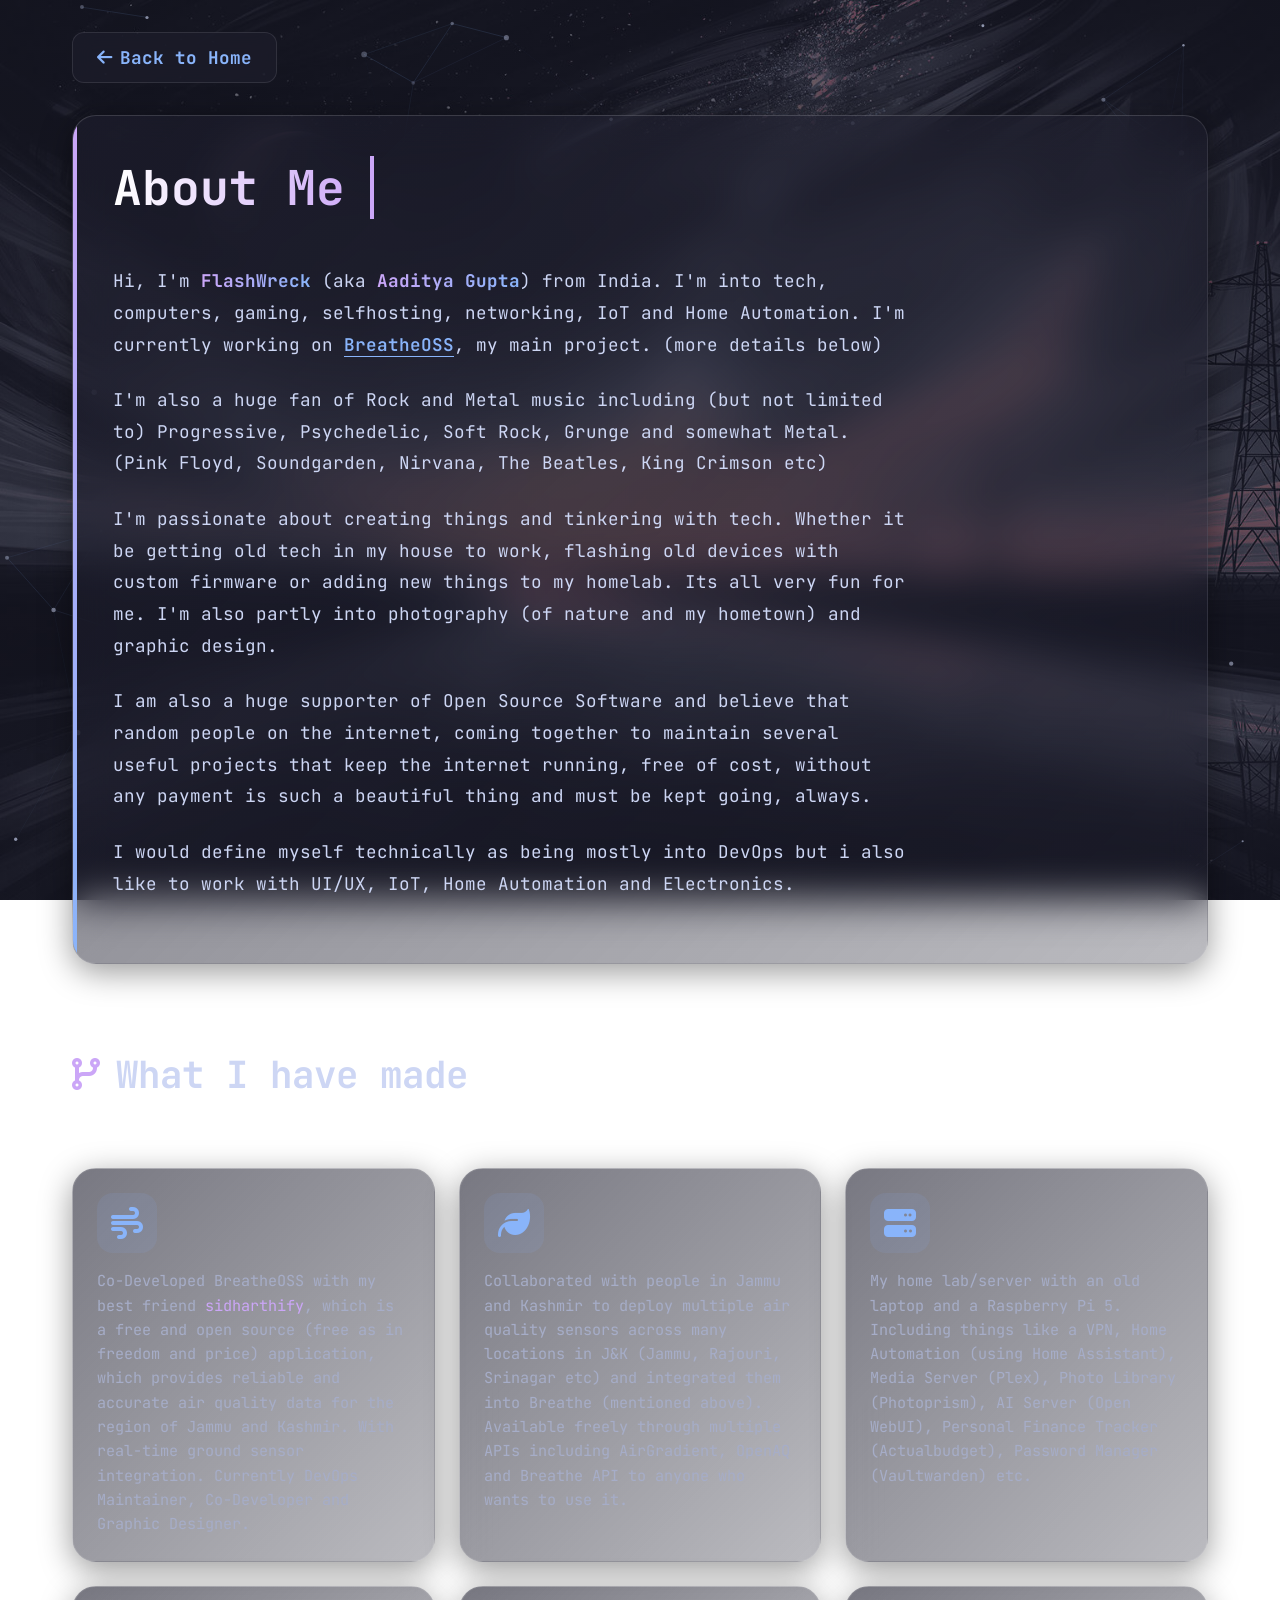
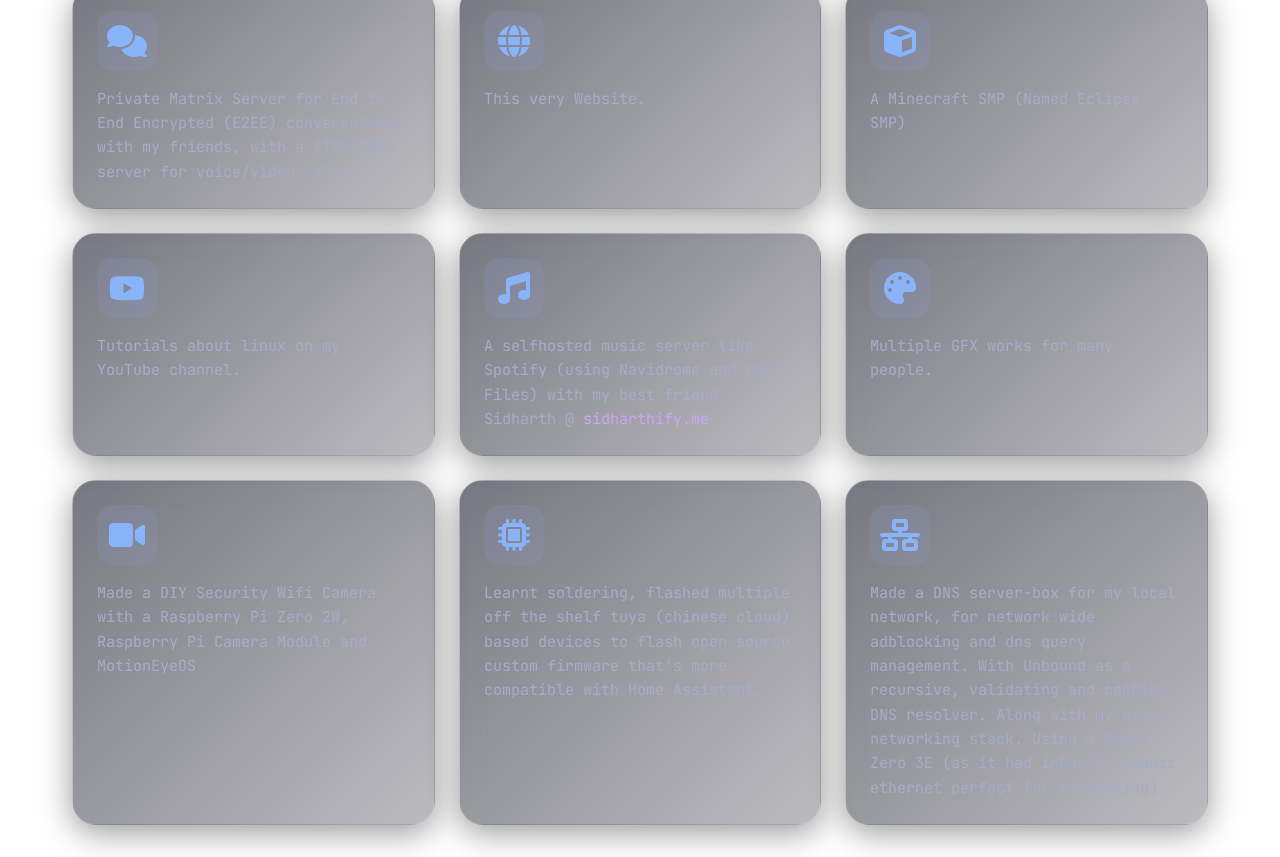
==== about.html @ 810d5bf6 "portfolio: initial code after refactoring and cleaning for open sourcing repo Signed-off-by: FlashWr" ====
<!DOCTYPE html>
<html lang="en">
<head>
  <meta charset="UTF-8">
  <title>FlashWreck - About</title>
  <meta name="viewport" content="width=device-width, initial-scale=1.0">
  <link href="https://fonts.googleapis.com/css2?family=JetBrains+Mono:wght@400;700&display=swap" rel="stylesheet">
  <link rel="stylesheet" href="https://cdnjs.cloudflare.com/ajax/libs/font-awesome/6.4.0/css/all.min.css">
  <link rel="stylesheet" href="css/landing.css">
  <link rel="stylesheet" href="css/about.css">
</head>
<body>
  <canvas id="canvas"></canvas>
  
  <div class="about-container">
    <a href="index.html" class="back-btn">
      <i class="fas fa-arrow-left"></i> Back to Home
    </a>

    <div class="card intro-card">
      <div class="intro-content">
        <h2>About Me</h2>
        <p>
          Hi, I'm <span class="highlight-name">FlashWreck</span> (aka <span class="highlight-name">Aaditya Gupta</span>) from India. I'm into tech, computers, gaming, selfhosting, networking, IoT and Home Automation. I'm currently working on <a href="https://github.com/breathe-OSS" target="_blank">BreatheOSS</a>, my main project. (more details below)
        </p>
        <p>
          I'm also a huge fan of Rock and Metal music including (but not limited to) Progressive, Psychedelic, Soft Rock, Grunge and somewhat Metal. (Pink Floyd, Soundgarden, Nirvana, The Beatles, King Crimson etc)
        </p>
        <p>
          I'm passionate about creating things and tinkering with tech. Whether it be getting old tech in my house to work, flashing old devices with custom firmware or adding new things to my homelab. Its all very fun for me. I'm also partly into photography (of nature and my hometown) and graphic design.
        </p>
        <p>
          I am also a huge supporter of Open Source Software and believe that random people on the internet, coming together to maintain several useful projects that keep the internet running, free of cost, without any payment is such a beautiful thing and must be kept going, always.
        </p>
        <p>
          I would define myself technically as being mostly into DevOps but i also like to work with UI/UX, IoT, Home Automation and Electronics.
        </p>
      </div>
    </div>

    <div class="section-title">
      <i class="fas fa-code-branch"></i>
      <h3>What I have made</h3>
    </div>

    <div class="projects-grid">
      
      <div class="card project-card">
        <div class="project-icon"><i class="fas fa-wind"></i></div>
        <div class="project-text">
          Co-Developed BreatheOSS with my best friend <a href="https://github.com/sidharthify" target="_blank">sidharthify</a>, which is a free and open source (free as in freedom and price) application, which provides reliable and accurate air quality data for the region of Jammu and Kashmir. With real-time ground sensor integration. Currently DevOps Maintainer, Co-Developer and Graphic Designer.
        </div>
      </div>

      <div class="card project-card">
        <div class="project-icon"><i class="fas fa-leaf"></i></div>
        <div class="project-text">
          Collaborated with people in Jammu and Kashmir to deploy multiple air quality sensors across many locations in J&K (Jammu, Rajouri, Srinagar etc) and integrated them into Breathe (mentioned above). Available freely through multiple APIs including AirGradient, OpenAQ and Breathe API to anyone who wants to use it.
        </div>
      </div>

      <div class="card project-card">
        <div class="project-icon"><i class="fas fa-server"></i></div>
        <div class="project-text">
          My home lab/server with an old laptop and a Raspberry Pi 5. Including things like a VPN, Home Automation (using Home Assistant), Media Server (Plex), Photo Library (Photoprism), AI Server (Open WebUI), Personal Finance Tracker (Actualbudget), Password Manager (Vaultwarden) etc.
        </div>
      </div>

      <div class="card project-card">
        <div class="project-icon"><i class="fas fa-comments"></i></div>
        <div class="project-text">
          Private Matrix Server for End to End Encrypted (E2EE) conversations with my friends, with a STUN/TURN server for voice/video calls.
        </div>
      </div>

      <div class="card project-card">
        <div class="project-icon"><i class="fas fa-globe"></i></div>
        <div class="project-text">
          This very Website.
        </div>
      </div>

      <div class="card project-card">
        <div class="project-icon"><i class="fas fa-cube"></i></div>
        <div class="project-text">
          A Minecraft SMP (Named Eclipse SMP)
        </div>
      </div>

      <div class="card project-card">
        <div class="project-icon"><i class="fab fa-youtube"></i></div>
        <div class="project-text">
          Tutorials about linux on my YouTube channel.
        </div>
      </div>

      <div class="card project-card">
        <div class="project-icon"><i class="fas fa-music"></i></div>
        <div class="project-text">
          A selfhosted music server like Spotify (using Navidrome and FLAC Files) with my best friend Sidharth @ <a href="https://sidharthify.me" target="_blank">sidharthify.me</a>
        </div>
      </div>

      <div class="card project-card">
        <div class="project-icon"><i class="fas fa-palette"></i></div>
        <div class="project-text">
          Multiple GFX works for many people.
        </div>
      </div>

      <div class="card project-card">
        <div class="project-icon"><i class="fas fa-video"></i></div>
        <div class="project-text">
          Made a DIY Security Wifi Camera with a Raspberry Pi Zero 2W, Raspberry Pi Camera Module and MotionEyeOS
        </div>
      </div>

      <div class="card project-card">
        <div class="project-icon"><i class="fas fa-microchip"></i></div>
        <div class="project-text">
          Learnt soldering, flashed multiple off the shelf tuya (chinese cloud) based devices to flash open source custom firmware that's more compatible with Home Assistant.
        </div>
      </div>

      <div class="card project-card">
        <div class="project-icon"><i class="fas fa-network-wired"></i></div>
        <div class="project-text">
          Made a DNS server-box for my local network, for network wide adblocking and dns query management. With Unbound as a recursive, validating and caching DNS resolver. Along with my other networking stack. Using a Radxa Zero 3E (as it had inbuilt gigabit ethernet perfect for networking)
        </div>
      </div>
    </div>
  </div>

  <script src="js/about.js"></script>
</body>
</html>
---- css/landing.css ----
:root {
  --bg-color: #1e1e2e;
  --text-color: #cdd6f4;
  --accent-color: #cba6f7;
  --link-color: #89b4fa;
  --hover-color: #f5c2e7;
  
  --card-bg: linear-gradient(135deg, rgba(30, 30, 46, 0.6), rgba(30, 30, 46, 0.3));
  --card-border: rgba(255, 255, 255, 0.1);
  --card-shadow: 0 8px 32px 0 rgba(0, 0, 0, 0.4);
  --card-hover-border: rgba(255, 255, 255, 0.25);
  --card-hover-shadow: 0 8px 32px 0 rgba(245, 194, 231, 0.2);
}

* {
  font-family: 'JetBrains Mono', monospace;
  box-sizing: border-box;
}

body {
  margin: 0;
  padding: 0;
  background: linear-gradient(rgba(17, 17, 27, 0.6), rgba(17, 17, 27, 0.6)), url('../assets/images/background.jpg');
  background-size: cover;
  background-position: center;
  background-attachment: fixed;
  background-repeat: no-repeat;
  
  color: var(--text-color);
  overflow-x: hidden;
  min-height: 100vh;
  display: flex;
  align-items: center;
  justify-content: center;
}

#canvas {
  position: fixed;
  top: 0;
  left: 0;
  width: 100%;
  height: 100%;
  z-index: 0;
  pointer-events: none;
}

.bento-grid {
  position: relative;
  z-index: 1;
  display: grid;
  grid-template-columns: repeat(4, 1fr);
  grid-template-rows: repeat(3, auto);
  gap: 1.5rem;
  width: 100%;
  max-width: 900px;
  padding: 2rem;
}

.card {
  background: var(--card-bg);
  border: 1px solid var(--card-border);
  border-top: 1px solid rgba(255, 255, 255, 0.15);
  border-left: 1px solid rgba(255, 255, 255, 0.15);
  border-radius: 24px;
  
  backdrop-filter: blur(20px);
  -webkit-backdrop-filter: blur(20px);
  box-shadow: var(--card-shadow);
  
  transition: all 0.4s cubic-bezier(0.25, 0.8, 0.25, 1);
  overflow: hidden;
  text-decoration: none;
  color: var(--text-color);
  display: flex;
  flex-direction: column;
}

.card:hover {
  background: linear-gradient(135deg, rgba(255, 255, 255, 0.1), rgba(255, 255, 255, 0.02));
  border-color: var(--card-hover-border);
  transform: translateY(-5px) scale(1.01);
  box-shadow: var(--card-hover-shadow);
}

.highlight-name {
  font-weight: 700;
  background-image: linear-gradient(to right, #cba6f7, #89b4fa);
  -webkit-background-clip: text;
  background-clip: text;
  -webkit-text-fill-color: transparent;
  display: inline-block;
}

.subtitle-name {
  font-size: 1.3rem;
  margin-top: 0.5rem;
  color: #cdd6f4;
  opacity: 0;
  animation: fadeIn 0.8s ease-out 1.5s forwards;
}

@keyframes fadeIn {
  to { opacity: 1; }
}

.profile-card {
  grid-column: span 2;
  grid-row: span 2;
  padding: 2rem;
  justify-content: center;
  align-items: center;
  text-align: center;
}

.profile-header {
  display: flex;
  flex-direction: column;
  align-items: center;
  gap: 1.5rem;
}

.img-container {
  width: 120px;
  height: 120px;
  border-radius: 50%;
  overflow: hidden;
  border: 2px solid rgba(255, 255, 255, 0.2);
  box-shadow: 0 0 30px rgba(203, 166, 247, 0.4);
}

.img-container img {
  width: 100%;
  height: 100%;
  object-fit: cover;
}

.profile-text h1 {
  margin: 0;
  font-size: 2.5rem;
  font-weight: 700;
  background: linear-gradient(to right, #fff, #cba6f7);
  -webkit-background-clip: text;
  background-clip: text;
  -webkit-text-fill-color: transparent;

  display: inline-block;
  overflow: hidden;
  white-space: nowrap;
  border-right: 4px solid var(--accent-color);
  box-sizing: content-box;
  width: 0;
  animation: 
    typing 1.5s steps(10, end) 0.2s forwards,
    blink 0.75s step-end infinite;
}

@keyframes typing {
  from { width: 0; }
  to { width: 10ch; }
}

@keyframes blink {
  from, to { border-color: transparent; }
  50% { border-color: var(--accent-color); }
}

.tagline {
  margin: 0.5rem 0 0;
  color: #a6adc8;
  font-size: 1rem;
}

.nav-card {
  grid-column: span 1;
  grid-row: span 1;
  aspect-ratio: 1;
  padding: 1.5rem;
  justify-content: space-between;
  position: relative;
}

.nav-card .card-content {
  display: flex;
  flex-direction: column;
  height: 100%;
  justify-content: space-between;
}

.icon-large {
  font-size: 2.5rem;
  color: var(--accent-color);
}

.nav-card span {
  font-size: 1.1rem;
  font-weight: 600;
}

.arrow {
  position: absolute;
  top: 1.5rem;
  right: 1.5rem;
  opacity: 0;
  transform: translate(-10px, 10px);
  transition: all 0.3s ease;
  color: var(--hover-color);
}

.nav-card:hover .arrow {
  opacity: 1;
  transform: translate(0, 0);
}

.about-card:hover .icon-large { color: #a6e3a1; }
.music-card:hover .icon-large { color: #f9e2af; }

.social-card {
  grid-column: span 4;
  padding: 1.5rem;
  flex-direction: row;
  justify-content: space-around;
  align-items: center;
}

.social-link {
  color: #a6adc8;
  font-size: 1.8rem;
  transition: all 0.3s ease;
}

.social-link:hover {
  color: var(--hover-color);
  transform: scale(1.2);
}

@media (max-width: 768px) {
  .bento-grid {
    grid-template-columns: 1fr;
    grid-template-rows: auto;
    padding: 1rem;
  }

  .profile-card {
    grid-column: span 1;
    grid-row: auto;
  }

  .nav-card {
    grid-column: span 1;
    aspect-ratio: auto;
    min-height: 150px;
  }

  .social-card {
    grid-column: span 1;
  }
}

.profile-pic {
  width: 150px;
  height: 150px;
  border-radius: 50%;
  background: #000;
  display: flex;
  align-items: center;
  justify-content: center;
  border: 2px solid rgba(255, 255, 255, 0.1);
  box-shadow: 0 0 30px rgba(138, 43, 226, 0.4);
  margin-bottom: 1.5rem;
  animation: float 6s ease-in-out infinite;
  overflow: hidden;
}

.profile-pic img {
  width: 100%;
  height: 100%;
  object-fit: cover;
}

.profile-pic span {
  font-weight: 700;
  font-size: 1.2rem;
  line-height: 1.2;
  text-align: center;
  color: #fff;
}

@keyframes float {
  0%, 100% { transform: translateY(0); }
  50% { transform: translateY(-10px); }
}

h1 {
  font-size: 3.5rem;
  margin: 0;
  font-weight: 400;
  letter-spacing: -1px;
  text-shadow: 0 2px 10px rgba(0,0,0,0.5);
}

.subtitle {
  font-size: 1.2rem;
  color: #a6adc8;
  margin-top: 0.5rem;
  margin-bottom: 2.5rem;
  font-weight: 400;
}

.nav-links {
  display: flex;
  gap: 1rem;
  align-items: center;
  font-size: 1.3rem;
  margin-bottom: 3rem;
}

.nav-links a {
  color: #89dceb;
  text-decoration: none;
  font-weight: 700;
  transition: all 0.3s ease;
  position: relative;
}

.nav-links a::after {
  content: '';
  position: absolute;
  width: 0;
  height: 2px;
  bottom: -4px;
  left: 0;
  background-color: var(--hover-color);
  transition: width 0.3s ease;
}

.nav-links a:hover {
  color: var(--hover-color);
  text-shadow: 0 0 10px rgba(243, 139, 168, 0.5);
}

.nav-links a:hover::after {
  width: 100%;
}

.separator {
  color: #585b70;
  font-size: 0.8rem;
}

.social-stack {
  display: flex;
  flex-direction: column;
  gap: 1rem;
  width: 100%;
  max-width: 450px;
}

.social-btn {
  display: flex;
  align-items: center;
  justify-content: center;
  gap: 12px;
  padding: 1rem;
  background: rgba(30, 30, 46, 0.6);
  border: 1px solid rgba(255, 255, 255, 0.08);
  border-radius: 12px;
  color: #fff;
  text-decoration: none;
  font-size: 1rem;
  font-weight: 500;
  transition: all 0.3s cubic-bezier(0.25, 0.8, 0.25, 1);
  backdrop-filter: blur(10px);
  -webkit-backdrop-filter: blur(10px);
}

.social-btn:hover {
  background: rgba(49, 50, 68, 0.8);
  border-color: var(--accent-color);
  transform: translateY(-3px) scale(1.02);
  box-shadow: 0 5px 20px rgba(0, 0, 0, 0.3);
}

.social-btn i {
  font-size: 1.2rem;
}

@media (max-width: 600px) {
  h1 { font-size: 2.5rem; }
  .subtitle { font-size: 1rem; }
  .nav-links { font-size: 1.1rem; }
  .profile-pic { width: 120px; height: 120px; }
}
---- css/about.css ----
.about-container {
  width: 100%;
  max-width: 1200px;
  padding: 2rem;
  position: relative;
  z-index: 1;
  margin: 0 auto;
}

.back-btn {
  display: inline-flex;
  align-items: center;
  gap: 0.5rem;
  margin-bottom: 2rem;
  color: var(--link-color);
  text-decoration: none;
  font-weight: bold;
  font-size: 1.1rem;
  transition: all 0.3s ease;
  background: rgba(30, 30, 46, 0.6);
  padding: 0.8rem 1.5rem;
  border-radius: 12px;
  border: 1px solid var(--card-border);
  backdrop-filter: blur(10px);
}

.back-btn:hover {
  color: var(--hover-color);
  transform: translateX(-5px);
  background: rgba(49, 50, 68, 0.8);
  border-color: var(--accent-color);
  box-shadow: 0 0 15px rgba(203, 166, 247, 0.2);
}

.intro-card {
  padding: 2.5rem;
  margin-bottom: 3rem;
  position: relative;
  overflow: hidden;
}

.intro-card::before {
  content: '';
  position: absolute;
  top: 0;
  left: 0;
  width: 4px;
  height: 100%;
  background: linear-gradient(to bottom, var(--accent-color), var(--link-color));
}

.intro-content h2 {
  font-size: 3rem;
  margin-top: 0;
  margin-bottom: 1.5rem;
  
  color: #cba6f7;
  
  background-image: linear-gradient(to right, #fff, #cba6f7);
  
  -webkit-background-clip: text;
  background-clip: text;
  
  -webkit-text-fill-color: transparent;
  
  display: inline-block;
  overflow: hidden;
  white-space: nowrap;
  border-right: 4px solid #cba6f7;
  width: 0;
  
  animation: 
    typing 1s steps(8, end) 0.5s forwards,
    blink 0.75s step-end infinite;
}

.intro-content p {
  font-size: 1.1rem;
  line-height: 1.8;
  color: #cdd6f4;
  margin-bottom: 1.5rem;
  max-width: 800px;
}

.highlight-name {
  font-weight: 700;
  background-image: linear-gradient(to right, #cba6f7, #89b4fa);
  -webkit-background-clip: text;
  background-clip: text;
  -webkit-text-fill-color: transparent;
  color: #cba6f7;
  display: inline-block;
}

.intro-content a {
  color: var(--link-color);
  text-decoration: none;
  font-weight: 600;
  transition: color 0.3s ease;
  border-bottom: 1px solid var(--link-color);
}

.intro-content a:hover {
  color: var(--hover-color);
  border-bottom-color: var(--hover-color);
}

.section-title {
  font-size: 2rem;
  color: var(--text-color);
  margin-bottom: 2rem;
  display: flex;
  align-items: center;
  gap: 1rem;
}

.section-title i {
  color: var(--accent-color);
}

.projects-grid {
  display: grid;
  grid-template-columns: repeat(auto-fill, minmax(300px, 1fr));
  gap: 1.5rem;
}

.project-card {
  padding: 1.5rem;
  height: 100%;
  transition: all 0.4s cubic-bezier(0.175, 0.885, 0.32, 1.275);
  border-top: 1px solid rgba(255, 255, 255, 0.1);
}

.project-card:hover {
  transform: translateY(-10px) scale(1.02);
  border-color: var(--accent-color);
  box-shadow: 0 10px 30px rgba(0, 0, 0, 0.3), 0 0 20px rgba(203, 166, 247, 0.1);
}

.project-icon {
  font-size: 2rem;
  margin-bottom: 1rem;
  color: var(--link-color);
  background: rgba(137, 180, 250, 0.1);
  width: 60px;
  height: 60px;
  display: flex;
  align-items: center;
  justify-content: center;
  border-radius: 16px;
  transition: all 0.3s ease;
}

.project-card:hover .project-icon {
  background: var(--accent-color);
  color: #1e1e2e;
  transform: rotate(10deg);
}

.project-text {
  font-size: 0.95rem;
  line-height: 1.6;
  color: #a6adc8;
}

.project-card:hover .project-text {
  color: #fff;
}

.project-text a {
  color: var(--accent-color);
  text-decoration: none;
  border-bottom: 1px solid transparent;
  transition: border-color 0.3s;
}

.project-text a:hover {
  border-bottom-color: var(--accent-color);
}

@keyframes typing {
  from { width: 0; }
  to { width: 9ch; }
}

@keyframes gradient-flow {
  to { background-position: 200% center; }
}

@media (max-width: 768px) {
  .intro-content h2 { font-size: 2rem; }
  .projects-grid { grid-template-columns: 1fr; }
}
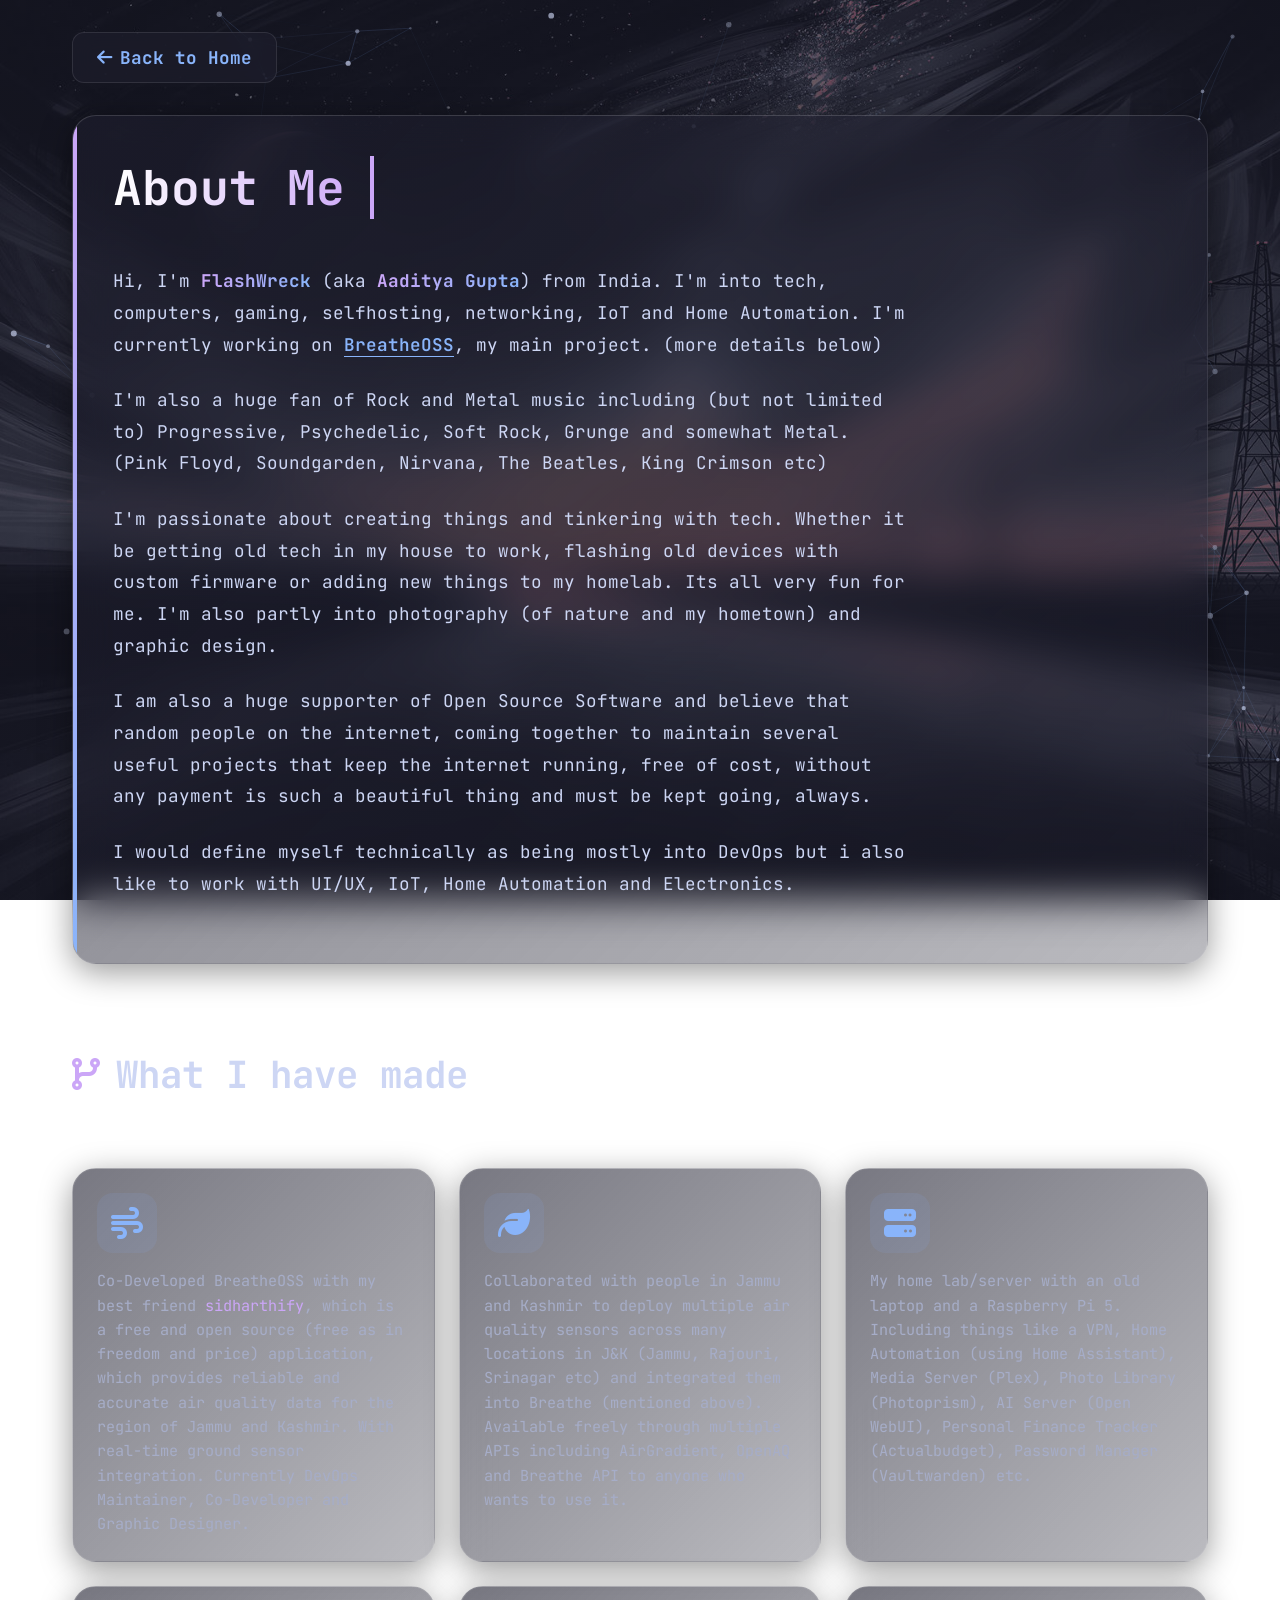
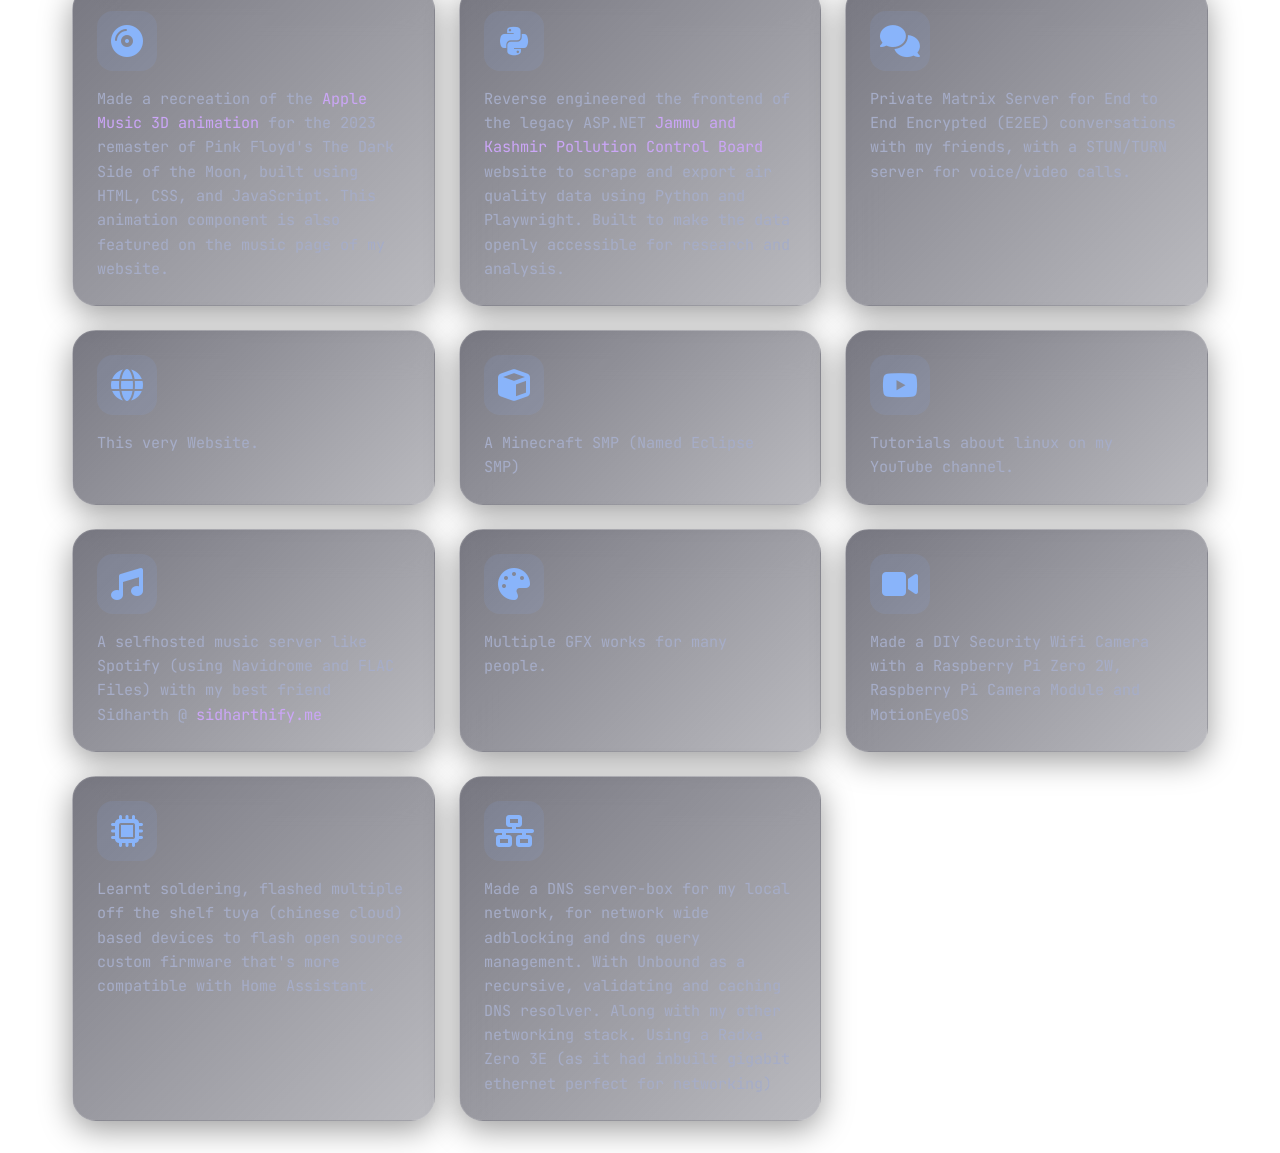
==== commit 18a01b52: "portfolio: add jkpcb-scraper and apple-music-tdsotm-animation projects to the about section Signed-o" ====
--- a/about.html
+++ b/about.html
@@ -1,5 +1,6 @@
 <!DOCTYPE html>
 <html lang="en">
+
 <head>
   <meta charset="UTF-8">
   <title>FlashWreck - About</title>
@@ -9,9 +10,10 @@
   <link rel="stylesheet" href="css/landing.css">
   <link rel="stylesheet" href="css/about.css">
 </head>
+
 <body>
   <canvas id="canvas"></canvas>
-  
+
   <div class="about-container">
     <a href="index.html" class="back-btn">
       <i class="fas fa-arrow-left"></i> Back to Home
@@ -21,19 +23,28 @@
       <div class="intro-content">
         <h2>About Me</h2>
         <p>
-          Hi, I'm <span class="highlight-name">FlashWreck</span> (aka <span class="highlight-name">Aaditya Gupta</span>) from India. I'm into tech, computers, gaming, selfhosting, networking, IoT and Home Automation. I'm currently working on <a href="https://github.com/breathe-OSS" target="_blank">BreatheOSS</a>, my main project. (more details below)
+          Hi, I'm <span class="highlight-name">FlashWreck</span> (aka <span class="highlight-name">Aaditya Gupta</span>)
+          from India. I'm into tech, computers, gaming, selfhosting, networking, IoT and Home Automation. I'm currently
+          working on <a href="https://github.com/breathe-OSS" target="_blank">BreatheOSS</a>, my main project. (more
+          details below)
         </p>
         <p>
-          I'm also a huge fan of Rock and Metal music including (but not limited to) Progressive, Psychedelic, Soft Rock, Grunge and somewhat Metal. (Pink Floyd, Soundgarden, Nirvana, The Beatles, King Crimson etc)
+          I'm also a huge fan of Rock and Metal music including (but not limited to) Progressive, Psychedelic, Soft
+          Rock, Grunge and somewhat Metal. (Pink Floyd, Soundgarden, Nirvana, The Beatles, King Crimson etc)
         </p>
         <p>
-          I'm passionate about creating things and tinkering with tech. Whether it be getting old tech in my house to work, flashing old devices with custom firmware or adding new things to my homelab. Its all very fun for me. I'm also partly into photography (of nature and my hometown) and graphic design.
+          I'm passionate about creating things and tinkering with tech. Whether it be getting old tech in my house to
+          work, flashing old devices with custom firmware or adding new things to my homelab. Its all very fun for me.
+          I'm also partly into photography (of nature and my hometown) and graphic design.
         </p>
         <p>
-          I am also a huge supporter of Open Source Software and believe that random people on the internet, coming together to maintain several useful projects that keep the internet running, free of cost, without any payment is such a beautiful thing and must be kept going, always.
+          I am also a huge supporter of Open Source Software and believe that random people on the internet, coming
+          together to maintain several useful projects that keep the internet running, free of cost, without any payment
+          is such a beautiful thing and must be kept going, always.
         </p>
         <p>
-          I would define myself technically as being mostly into DevOps but i also like to work with UI/UX, IoT, Home Automation and Electronics.
+          I would define myself technically as being mostly into DevOps but i also like to work with UI/UX, IoT, Home
+          Automation and Electronics.
         </p>
       </div>
     </div>
@@ -44,32 +55,59 @@
     </div>
 
     <div class="projects-grid">
-      
+
       <div class="card project-card">
         <div class="project-icon"><i class="fas fa-wind"></i></div>
         <div class="project-text">
-          Co-Developed BreatheOSS with my best friend <a href="https://github.com/sidharthify" target="_blank">sidharthify</a>, which is a free and open source (free as in freedom and price) application, which provides reliable and accurate air quality data for the region of Jammu and Kashmir. With real-time ground sensor integration. Currently DevOps Maintainer, Co-Developer and Graphic Designer.
+          Co-Developed BreatheOSS with my best friend <a href="https://github.com/sidharthify"
+            target="_blank">sidharthify</a>, which is a free and open source (free as in freedom and price) application,
+          which provides reliable and accurate air quality data for the region of Jammu and Kashmir. With real-time
+          ground sensor integration. Currently DevOps Maintainer, Co-Developer and Graphic Designer.
         </div>
       </div>
 
       <div class="card project-card">
         <div class="project-icon"><i class="fas fa-leaf"></i></div>
         <div class="project-text">
-          Collaborated with people in Jammu and Kashmir to deploy multiple air quality sensors across many locations in J&K (Jammu, Rajouri, Srinagar etc) and integrated them into Breathe (mentioned above). Available freely through multiple APIs including AirGradient, OpenAQ and Breathe API to anyone who wants to use it.
+          Collaborated with people in Jammu and Kashmir to deploy multiple air quality sensors across many locations in
+          J&K (Jammu, Rajouri, Srinagar etc) and integrated them into Breathe (mentioned above). Available freely
+          through multiple APIs including AirGradient, OpenAQ and Breathe API to anyone who wants to use it.
         </div>
       </div>
 
       <div class="card project-card">
         <div class="project-icon"><i class="fas fa-server"></i></div>
         <div class="project-text">
-          My home lab/server with an old laptop and a Raspberry Pi 5. Including things like a VPN, Home Automation (using Home Assistant), Media Server (Plex), Photo Library (Photoprism), AI Server (Open WebUI), Personal Finance Tracker (Actualbudget), Password Manager (Vaultwarden) etc.
+          My home lab/server with an old laptop and a Raspberry Pi 5. Including things like a VPN, Home Automation
+          (using Home Assistant), Media Server (Plex), Photo Library (Photoprism), AI Server (Open WebUI), Personal
+          Finance Tracker (Actualbudget), Password Manager (Vaultwarden) etc.
+        </div>
+      </div>
+
+      <div class="card project-card">
+        <div class="project-icon"><i class="fas fa-compact-disc"></i></div>
+        <div class="project-text">
+          Made a recreation of the <a href="https://github.com/FlashWreck/apple-music-tdsotm-animation" target="_blank">Apple Music 3D animation</a> for the 2023 remaster of Pink Floyd's The Dark Side of the
+          Moon,
+          built using HTML, CSS, and JavaScript. This animation component is also featured on the music page of my
+          website.
+        </div>
+      </div>
+
+      <div class="card project-card">
+        <div class="project-icon"><i class="fab fa-python"></i></div>
+        <div class="project-text">
+          Reverse engineered the frontend of the legacy ASP.NET <a href="https://github.com/FlashWreck/jkpcb-scraper" target="_blank">Jammu and Kashmir Pollution Control Board</a> website to
+          scrape and export air quality data using Python and Playwright. Built to make the data openly accessible for
+          research and analysis.
         </div>
       </div>
 
       <div class="card project-card">
         <div class="project-icon"><i class="fas fa-comments"></i></div>
         <div class="project-text">
-          Private Matrix Server for End to End Encrypted (E2EE) conversations with my friends, with a STUN/TURN server for voice/video calls.
+          Private Matrix Server for End to End Encrypted (E2EE) conversations with my friends, with a STUN/TURN server
+          for voice/video calls.
         </div>
       </div>
 
@@ -97,7 +135,8 @@
       <div class="card project-card">
         <div class="project-icon"><i class="fas fa-music"></i></div>
         <div class="project-text">
-          A selfhosted music server like Spotify (using Navidrome and FLAC Files) with my best friend Sidharth @ <a href="https://sidharthify.me" target="_blank">sidharthify.me</a>
+          A selfhosted music server like Spotify (using Navidrome and FLAC Files) with my best friend Sidharth @ <a
+            href="https://sidharthify.me" target="_blank">sidharthify.me</a>
         </div>
       </div>
 
@@ -118,19 +157,24 @@
       <div class="card project-card">
         <div class="project-icon"><i class="fas fa-microchip"></i></div>
         <div class="project-text">
-          Learnt soldering, flashed multiple off the shelf tuya (chinese cloud) based devices to flash open source custom firmware that's more compatible with Home Assistant.
+          Learnt soldering, flashed multiple off the shelf tuya (chinese cloud) based devices to flash open source
+          custom firmware that's more compatible with Home Assistant.
         </div>
       </div>
 
       <div class="card project-card">
         <div class="project-icon"><i class="fas fa-network-wired"></i></div>
         <div class="project-text">
-          Made a DNS server-box for my local network, for network wide adblocking and dns query management. With Unbound as a recursive, validating and caching DNS resolver. Along with my other networking stack. Using a Radxa Zero 3E (as it had inbuilt gigabit ethernet perfect for networking)
+          Made a DNS server-box for my local network, for network wide adblocking and dns query management. With Unbound
+          as a recursive, validating and caching DNS resolver. Along with my other networking stack. Using a Radxa Zero
+          3E (as it had inbuilt gigabit ethernet perfect for networking)
         </div>
       </div>
+
     </div>
   </div>
 
   <script src="js/about.js"></script>
 </body>
-</html>
+
+</html>
--- a/css/landing.css
+++ b/css/landing.css
@@ -17,6 +17,10 @@
   box-sizing: border-box;
 }
 
+html {
+  overscroll-behavior: none;
+}
+
 body {
   margin: 0;
   padding: 0;
@@ -28,6 +32,7 @@
   
   color: var(--text-color);
   overflow-x: hidden;
+  overscroll-behavior: none;
   min-height: 100vh;
   display: flex;
   align-items: center;
@@ -216,16 +221,23 @@
 
 .social-card {
   grid-column: span 4;
-  padding: 1.5rem;
+  padding: 1.75rem;
+  display: flex;
   flex-direction: row;
-  justify-content: space-around;
-  align-items: center;
+  justify-content: center;
+  align-items: center;
+  gap: 2rem;
+  flex-wrap: wrap;
 }
 
 .social-link {
   color: #a6adc8;
   font-size: 1.8rem;
   transition: all 0.3s ease;
+  display: flex;
+  align-items: center;
+  justify-content: center;
+  text-decoration: none;
 }
 
 .social-link:hover {
@@ -253,6 +265,12 @@
 
   .social-card {
     grid-column: span 1;
+    gap: 1.5rem;
+    padding: 1.5rem;
+  }
+  
+  .social-link {
+    font-size: 1.75rem;
   }
 }
 
--- a/css/about.css
+++ b/css/about.css
@@ -1,3 +1,7 @@
+html {
+  overscroll-behavior: none;
+}
+
 .about-container {
   width: 100%;
   max-width: 1200px;
@@ -188,6 +192,54 @@
 }
 
 @media (max-width: 768px) {
-  .intro-content h2 { font-size: 2rem; }
-  .projects-grid { grid-template-columns: 1fr; }
+  .about-container {
+    padding: 1rem;
+  }
+  
+  .back-btn {
+    padding: 0.6rem 1rem;
+    font-size: 1rem;
+    margin-bottom: 1.5rem;
+  }
+  
+  .intro-card {
+    padding: 1.5rem;
+    margin-bottom: 2rem;
+  }
+  
+  .intro-content h2 { 
+    font-size: 2rem;
+    margin-bottom: 1.25rem;
+  }
+  
+  .intro-content p {
+    font-size: 1rem;
+    line-height: 1.9;
+    margin-bottom: 1.25rem;
+  }
+  
+  .section-title {
+    font-size: 1.5rem;
+    margin-bottom: 1.5rem;
+  }
+  
+  .projects-grid { 
+    grid-template-columns: 1fr;
+    gap: 1.25rem;
+  }
+  
+  .project-card {
+    padding: 1.25rem;
+  }
+  
+  .project-text {
+    font-size: 0.95rem;
+    line-height: 1.7;
+  }
+  
+  .project-icon {
+    width: 50px;
+    height: 50px;
+    font-size: 1.5rem;
+  }
 }
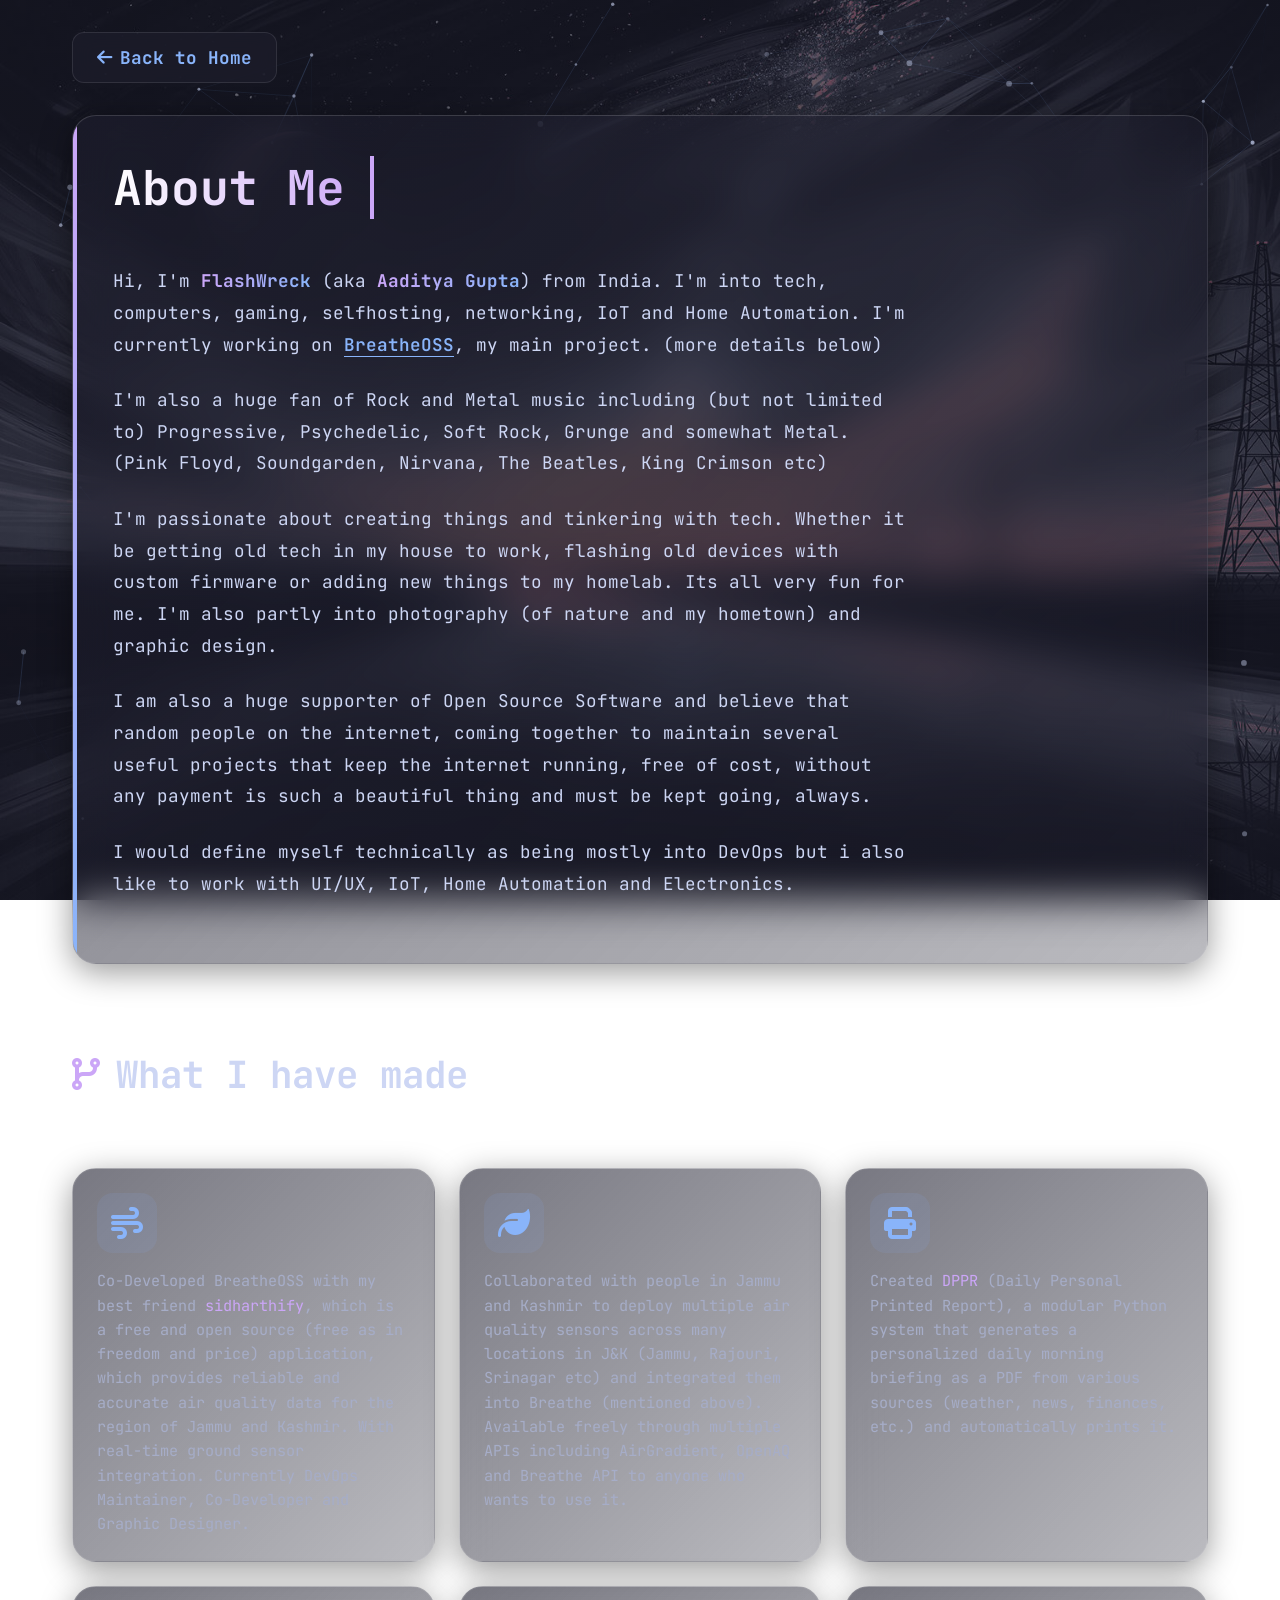
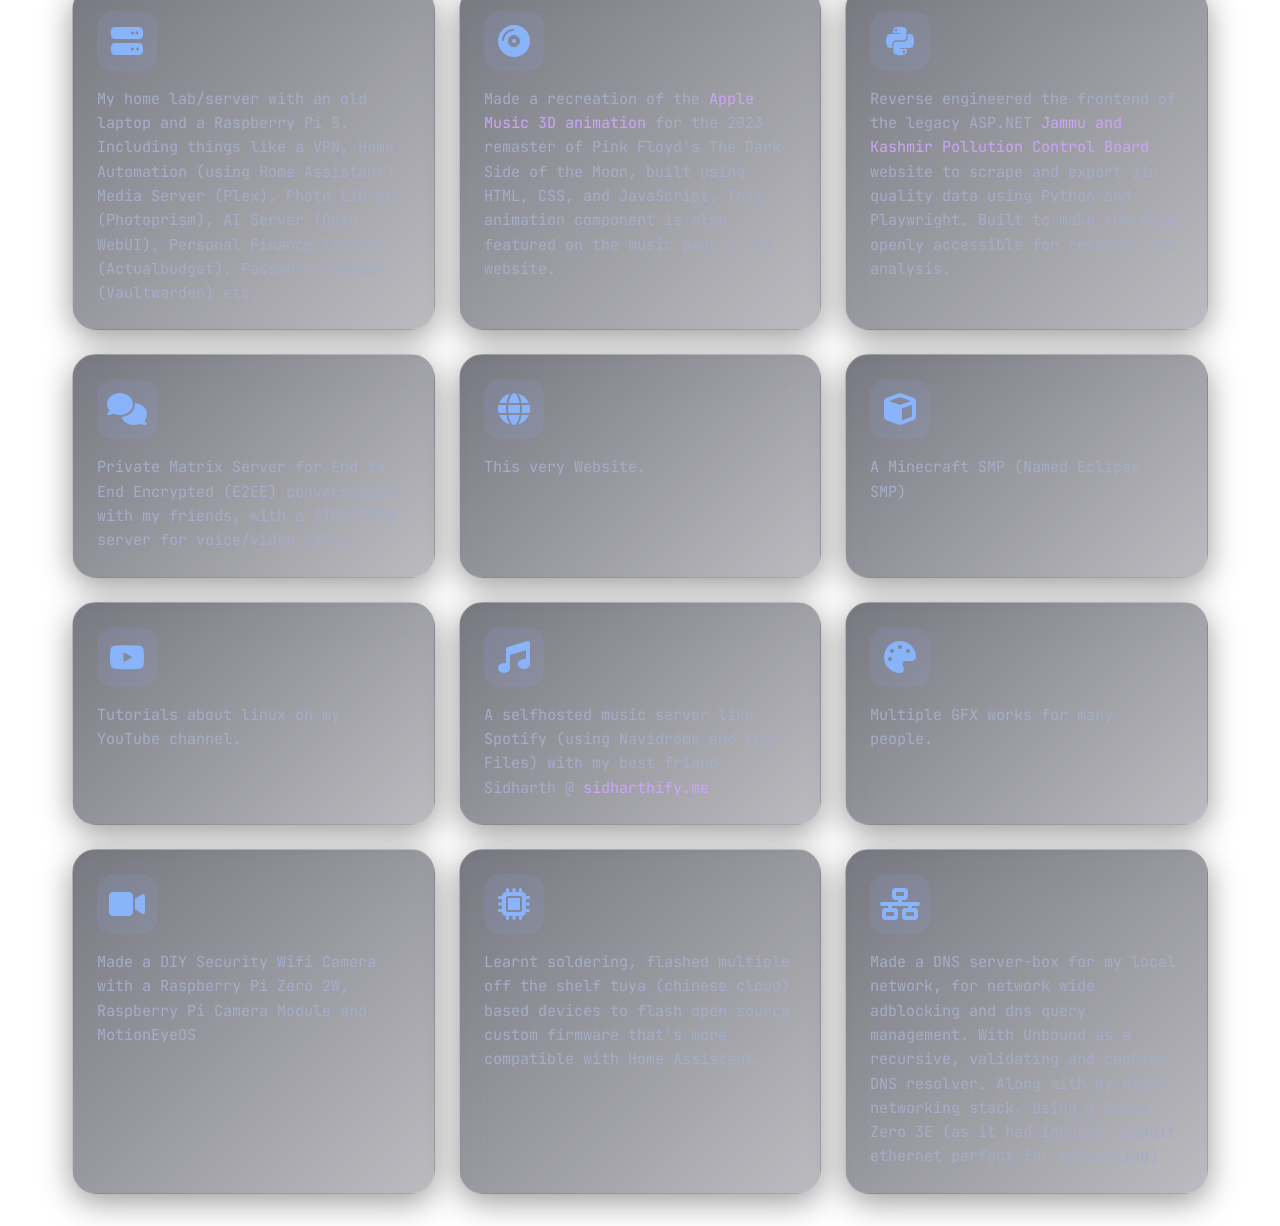
==== commit c2911eec: "portfolio: add DPPR in about me projects Signed-off-by: FlashWreck <theghost3370@gmail.com>" ====
--- a/about.html
+++ b/about.html
@@ -72,6 +72,13 @@
           Collaborated with people in Jammu and Kashmir to deploy multiple air quality sensors across many locations in
           J&K (Jammu, Rajouri, Srinagar etc) and integrated them into Breathe (mentioned above). Available freely
           through multiple APIs including AirGradient, OpenAQ and Breathe API to anyone who wants to use it.
+        </div>
+      </div>
+
+      <div class="card project-card">
+        <div class="project-icon"><i class="fas fa-print"></i></div>
+        <div class="project-text">
+          Created <a href="https://github.com/FlashWreck/DPPR" target="_blank">DPPR</a> (Daily Personal Printed Report), a modular Python system that generates a personalized daily morning briefing as a PDF from various sources (weather, news, finances, etc.) and automatically prints it.
         </div>
       </div>
 
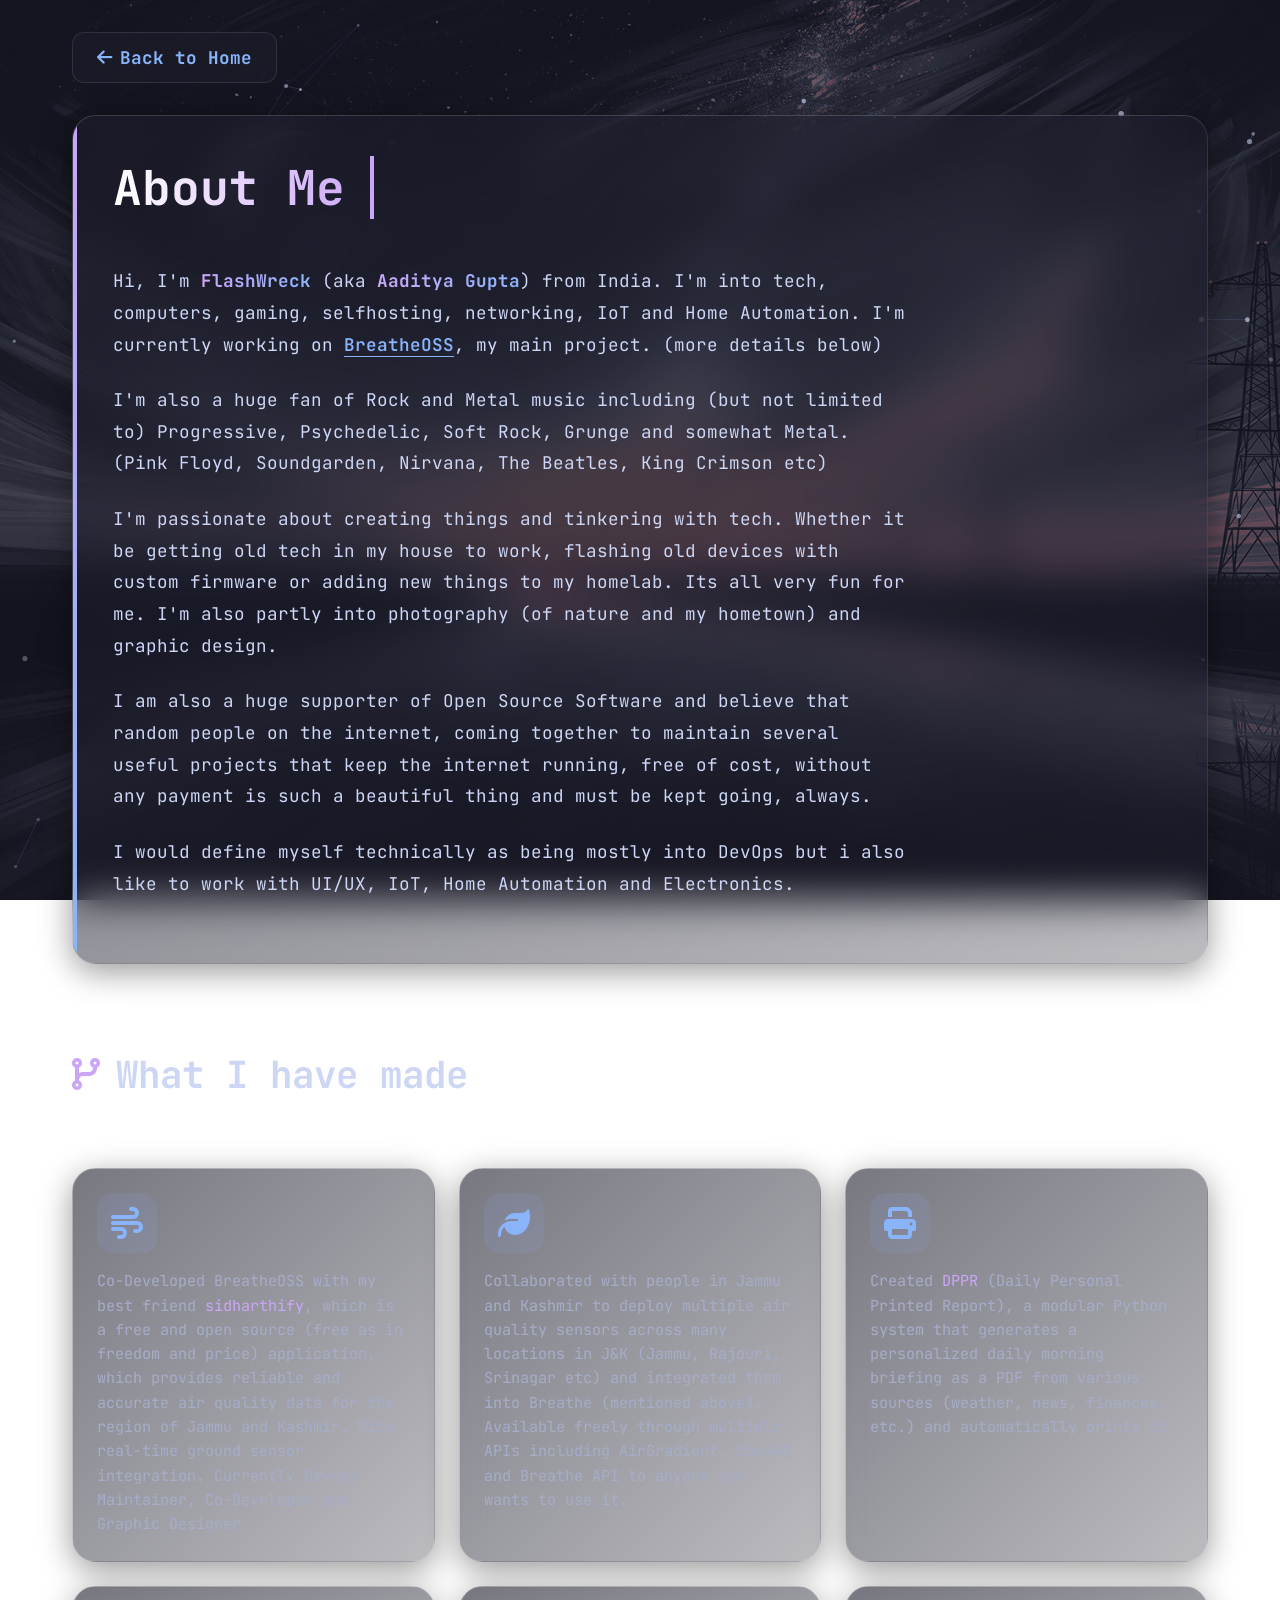
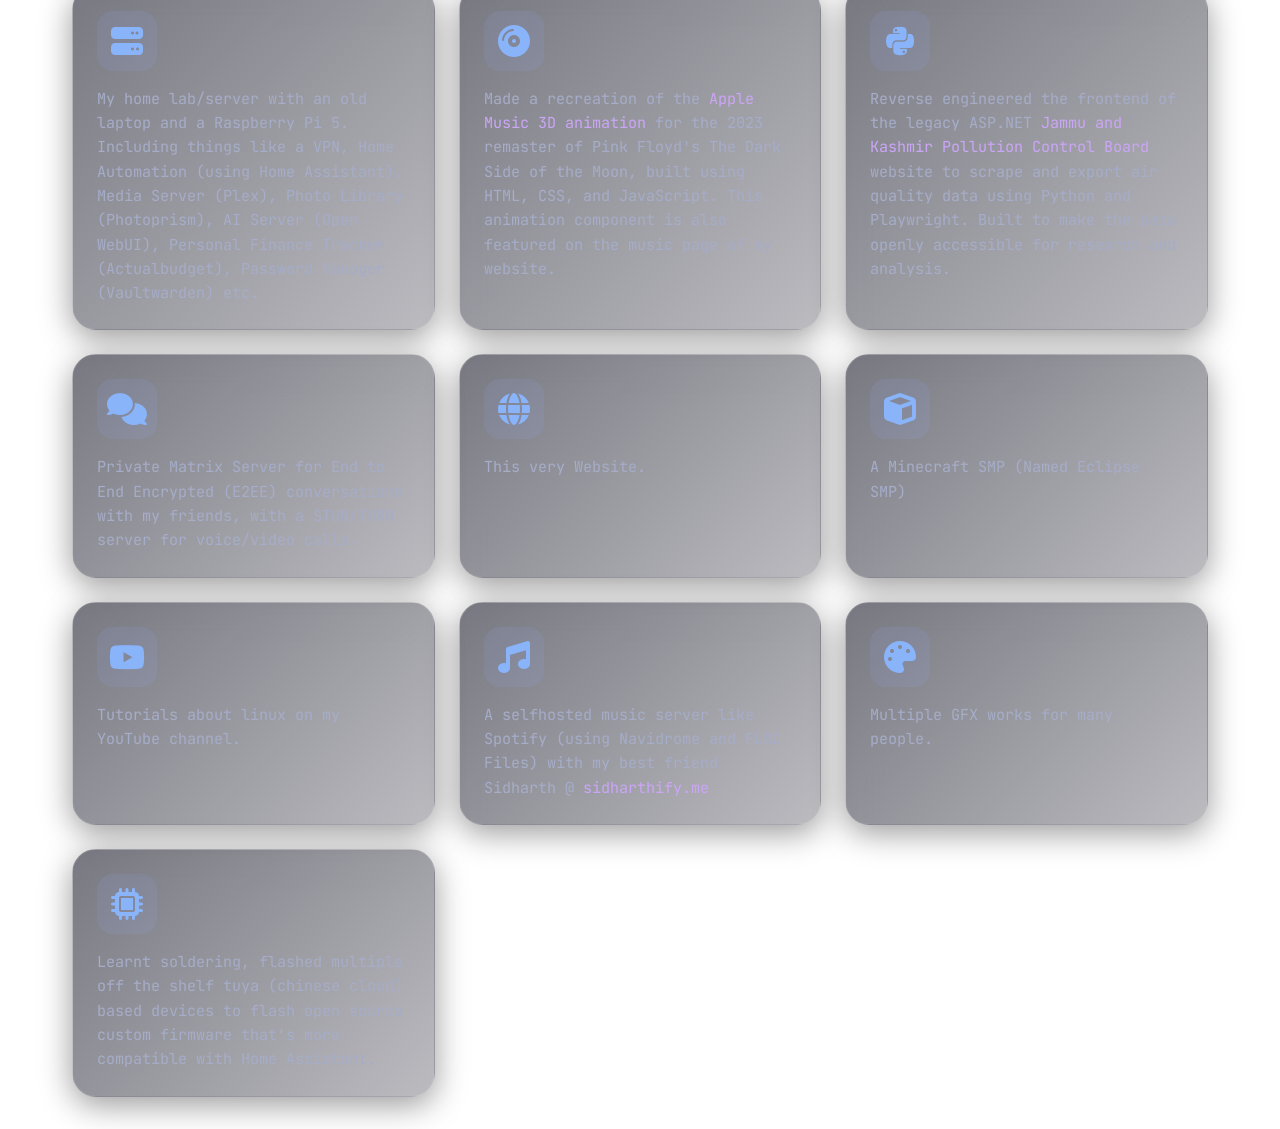
==== commit 3d2d8ccb: "portfolio: remove redundant projects from about Signed-off-by: FlashWreck <theghost3370@gmail.com>" ====
--- a/about.html
+++ b/about.html
@@ -155,26 +155,10 @@
       </div>
 
       <div class="card project-card">
-        <div class="project-icon"><i class="fas fa-video"></i></div>
-        <div class="project-text">
-          Made a DIY Security Wifi Camera with a Raspberry Pi Zero 2W, Raspberry Pi Camera Module and MotionEyeOS
-        </div>
-      </div>
-
-      <div class="card project-card">
         <div class="project-icon"><i class="fas fa-microchip"></i></div>
         <div class="project-text">
           Learnt soldering, flashed multiple off the shelf tuya (chinese cloud) based devices to flash open source
           custom firmware that's more compatible with Home Assistant.
-        </div>
-      </div>
-
-      <div class="card project-card">
-        <div class="project-icon"><i class="fas fa-network-wired"></i></div>
-        <div class="project-text">
-          Made a DNS server-box for my local network, for network wide adblocking and dns query management. With Unbound
-          as a recursive, validating and caching DNS resolver. Along with my other networking stack. Using a Radxa Zero
-          3E (as it had inbuilt gigabit ethernet perfect for networking)
         </div>
       </div>
 
